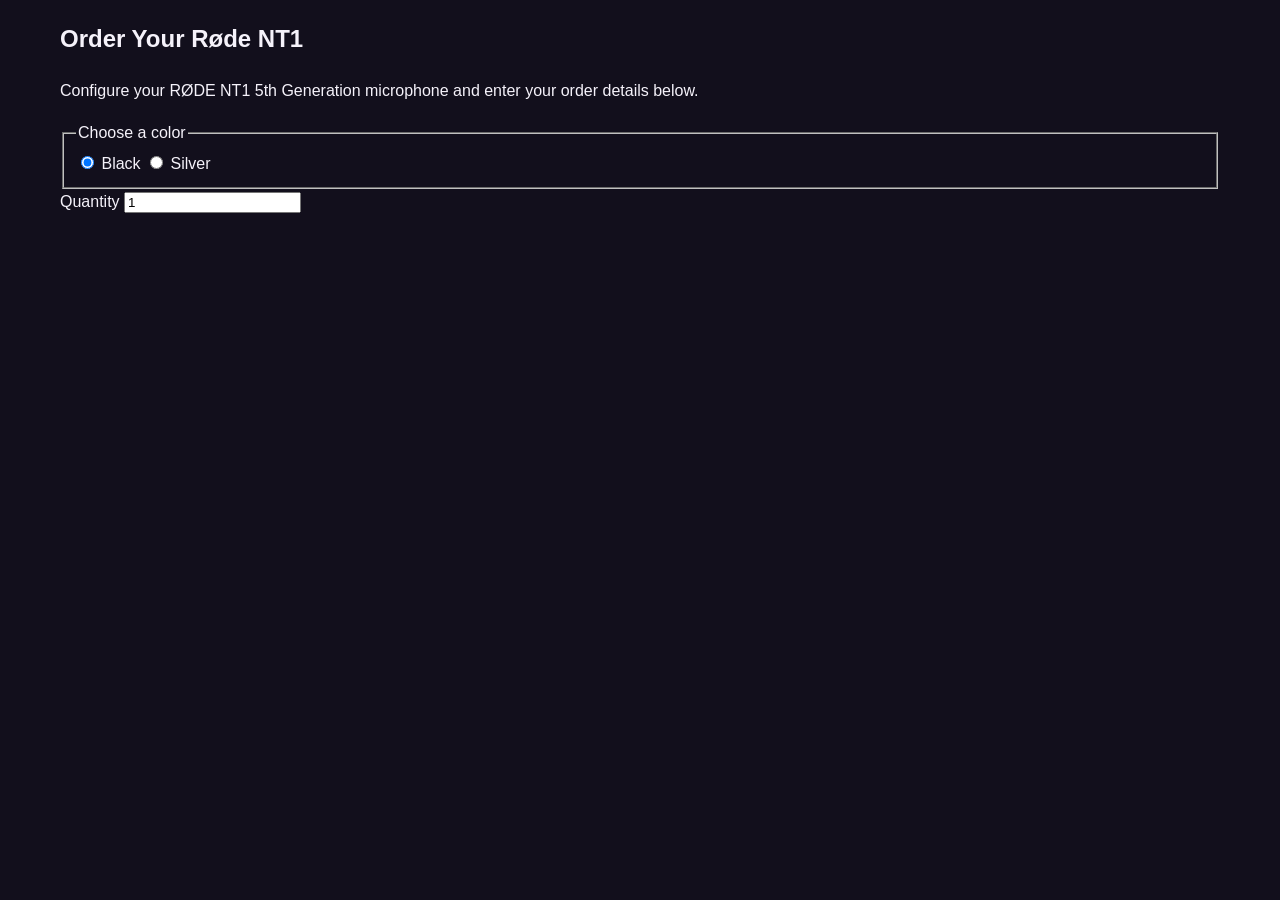
==== order.html @ 72f1a515 "Add product color selection and quantity input to order form" ====
<!DOCTYPE html>
<html lang="en">
<head>
    <meta charset="UTF-8">
    <meta name="viewport" content="width=device-width, initial-scale=1.0">
    <title>Order | RØDE NT1 5th Generation</title>
    <link rel="stylesheet" href="./css/styles.css">
    <link rel="stylesheet" href="./css/order.css">
</head>
<body>
    <!-- Order page -->
    <main>
        <section class="order">
            <div class="container">
                <h1 class="order__title">Order Your Røde NT1</h1>
                <p class="order__description">
                    Configure your RØDE NT1 5th Generation microphone and enter your order details below.
                </p>
                <!-- Order form -->
                <form class="order__form">
                    <!-- Microphone color selection -->
                    <fieldset class="order__colors">
                        <legend>Choose a color</legend>
                        <div class="order__colorOptions">
                            <input type="radio" id="orderColorBlack" name="orderColor" value="black" checked>
                            <label for="orderColorBlack">Black</label>
                            <input type="radio" id="orderColorSilver" name="orderColor" value="silver">
                            <label for="orderColorSilver">Silver</label>
                        </div>
                    </fieldset>
                    <!-- Product quantity -->
                    <div class="order__quantity">
                        <label for="orderQuantity">Quantity</label>
                        <input type="number" id="orderQuantity" name="orderQuantity" min="1" value="1" required>
                    </div>
                </form>
            </div>
        </section>
    </main>
</body>
</html>
---- css/styles.css ----
/* Color variables */
:root {
    --colorBackground: #120f1c;
    --colorSurface: #211a30;
    --colorText: #f5f2fa;
    --colorMuted: #b6adc7;
    --colorAccent: #c4b5fd;
    --colorBorder: #443952;
}

/* Global styles */
* {
    box-sizing: border-box;
}

html {
    scroll-behavior: smooth;
}

body {
    margin: 0;
    font-family: "Inter", "Segoe UI", "Roboto", "Arial", "Helvetica", sans-serif;
    line-height: 1.6;
    background-color: var(--colorBackground);
    color: var(--colorText);
}

img {
    display: block;
    max-width: 100%;
    height: auto;
}

/* Container */
.container {
    max-width: 1200px;
    margin: 0 auto;
    padding: 0 20px;
}

/* Header */
.siteHeader {
    border-bottom: 1px solid var(--colorBorder);
}

.siteHeader__content {
    display: flex;
    justify-content: space-between;
    align-items: center;
    gap: 20px;
    padding-top: 16px;
    padding-bottom: 16px;
}

/* Header logo */
.siteHeader__brand img {
    width: 240px;
    height: auto;
}

/* Header navigation */
.siteHeader__nav {
    display: flex;
    gap: 24px;
}

.siteHeader__nav a {
    color: var(--colorText);
    text-decoration: none;
}

.siteHeader__nav a:hover {
    color: var(--colorAccent);
}

/* Product section */
.product {
    padding: 48px 0;
}

.product__layout {
    display: grid;
    grid-template-columns: 1fr 1fr;
    gap: 48px;
    align-items: start;
}

/* Product gallery */
.product__gallery {
    min-width: 0;
    align-self: center;
}

/* Hide all main images by default */
.product__image {
    display: none;
    width: 100%;
    height: auto;
    border-radius: 8px;
}

/* Display the main image which corresponds to the selected thumbnail */
.product__gallery:has(#blackProductOverview:checked) .product__image--blackProductOverview,
.product__gallery:has(#blackMicrophoneWithAccessories:checked) .product__image--blackMicrophoneWithAccessories,
.product__gallery:has(#blackMicrophoneSideView:checked) .product__image--blackMicrophoneSideView,
.product__gallery:has(#blackMicrophoneAlternateView:checked) .product__image--blackMicrophoneAlternateView,
.product__gallery:has(#blackMicrophoneShockMount:checked) .product__image--blackMicrophoneShockMount,
.product__gallery:has(#blackMicrophonePopFilter:checked) .product__image--blackMicrophonePopFilter,
.product__gallery:has(#blackMicrophoneConnections:checked) .product__image--blackMicrophoneConnections,
.product__gallery:has(#silverProductOverview:checked) .product__image--silverProductOverview,
.product__gallery:has(#silverMicrophoneWithAccessories:checked) .product__image--silverMicrophoneWithAccessories,
.product__gallery:has(#silverMicrophoneSideView:checked) .product__image--silverMicrophoneSideView,
.product__gallery:has(#silverMicrophoneAlternateView:checked) .product__image--silverMicrophoneAlternateView,
.product__gallery:has(#silverMicrophoneShockMount:checked) .product__image--silverMicrophoneShockMount,
.product__gallery:has(#silverMicrophonePopFilter:checked) .product__image--silverMicrophonePopFilter,
.product__gallery:has(#silverMicrophoneConnections:checked) .product__image--silverMicrophoneConnections {
    display: block;
}

/* Hides images that do not match the selected microphone color */
.product__layout:has(#colorBlack:checked) .product__image--silver,
.product__layout:has(#colorSilver:checked) .product__image--black {
    display: none;
}

/* Thumbnail layout */
.product__thumbnails {
    display: grid;
    grid-template-columns: repeat(7, minmax(0, 1fr));
    gap: 8px;
    min-width: 0;
    margin: 12px 0 0;
    padding: 0;
    border: none;
}

/* Hide legends and radio buttons while keeping them accessible */
.product__thumbnails legend,
.product__thumbnails input {
    position: absolute;
    width: 1px;
    height: 1px;
    overflow: hidden;
    opacity: 0;
}

/* Thumbnail appearance */
.product__thumbnails label {
    cursor: pointer;
    border: 2px solid transparent;
    border-radius: 6px;
    overflow: hidden;
}

.product__thumbnails label img {
    width: 100%;
    aspect-ratio: 1;
    object-fit: cover;
}

/* Highlight the selected thumbnail */
.product__thumbnails input:checked + label {
    border-color: var(--colorAccent);
}

/* Highlight thumbnails when navigating with the keyboard */
.product__thumbnails input:focus-visible + label {
    outline: 2px solid var(--colorAccent);
    outline-offset: 2px;
}

/* Hide silver thumbnails by default */
.product__thumbnails--silver {
    display: none;
}

/* Switch thumbnail groups when Silver is selected */
.product__layout:has(#colorSilver:checked) .product__thumbnails--black {
    display: none;
}

.product__layout:has(#colorSilver:checked) .product__thumbnails--silver {
    display: grid;
}

/* Product information */
.product__information {
    min-width: 0;
}

/* Product title */
.product__title {
    margin: 0 0 16px;
    font-size: 36px;
    line-height: 1.2;
}

/* Product description */
.product__description {
    margin: 0 0 24px;
    color: var(--colorMuted);
}

/* Product price */
.product__price {
    margin: 24px 0;
    font-size: 28px;
    font-weight: 700;
}

/* Product color selection */
.product__colors {
    margin: 0 0 24px;
    padding: 0;
    border: none;
}

.product__colors legend {
    margin-bottom: 12px;
    font-weight: 600;
}

/* Color options */
.product__colorOptions {
    display: flex;
    flex-wrap: wrap;
    gap: 12px;
}

/* Hide radio buttons while keeping them functional */
.product__colorOptions input {
    position: absolute;
    opacity: 0;
    width: 1px;
    height: 1px;
}

/* Color option buttons */
.product__colorOptions label {
    display: inline-block;
    padding: 10px 22px;
    border: 1px solid var(--colorBorder);
    border-radius: 6px;
    background-color: var(--colorSurface);
    color: var(--colorText);
    cursor: pointer;
}

/* Highlight the selected color */
.product__colorOptions input:checked + label {
    background-color: var(--colorAccent);
    color: var(--colorBackground);
    border-color: var(--colorAccent);
}

/* Highlight keyboard focus */
.product__colorOptions input:focus-visible + label {
    outline: 2px solid var(--colorAccent);
    outline-offset: 3px;
}

/* Product order button */
.product__orderButton {
    display: inline-block;
    padding: 12px 24px;
    border-radius: 6px;
    background-color: var(--colorAccent);
    color: var(--colorBackground);
    font-weight: 600;
    text-align: center;
    text-decoration: none;
}

/* Order button hover effect */
.product__orderButton:hover {
    background-color: var(--colorText);
}

/* Highlight keyboard focus */
.product__orderButton:focus-visible {
    outline: 2px solid var(--colorAccent);
    outline-offset: 3px;
}

/* Shared layout for product detail sections */
.productOverview,
.keyFeatures,
.technicalSpecifications,
.boxContents,
.availableColors {
    max-width: 800px;
    margin: 0 auto;
    padding: 48px 20px;
}

/* Section dividers */
.keyFeatures,
.technicalSpecifications,
.boxContents,
.availableColors {
    border-bottom: 1px solid var(--colorBorder);
}

/* Section titles */
.productOverview__title,
.keyFeatures h2,
.technicalSpecifications h2,
.boxContents h2,
.availableColors h2 {
    margin: 0 0 20px;
    font-size: 30px;
    line-height: 1.2;
}

/* Section descriptions */
.productOverview__description,
.availableColors p {
    margin: 0 0 16px;
    color: var(--colorMuted);
}

/* Section lists */
.keyFeatures ul,
.boxContents ul,
.availableColors ul {
    margin: 0;
    padding-left: 24px;
}

/* Section list items */
.keyFeatures li,
.boxContents li,
.availableColors li {
    margin-bottom: 16px;
    color: var(--colorMuted);
}

/* Highlight feature names */
.keyFeatures strong {
    color: var(--colorText);
}

/* Remove bottom margin from the last paragraph or list item */
.productOverview__description:last-child,
.keyFeatures li:last-child,
.boxContents li:last-child,
.availableColors li:last-child {
    margin-bottom: 0;
}

/* Technical specifications list */
.technicalSpecifications__list {
    margin: 0;
}

/* Technical specifications rows */
.technicalSpecifications__row {
    display: grid;
    grid-template-columns: 1fr 1fr;
    gap: 24px;
    padding: 12px 0;
    border-bottom: 1px solid var(--colorBorder);
}

/* Technical specifications labels */
.technicalSpecifications__row dt {
    font-weight: 600;
    color: var(--colorText);
}

/* Technical specifications values */
.technicalSpecifications__row dd {
    margin: 0;
    color: var(--colorMuted);
    text-align: right;
}

/* Remove bottom border from the last row */
.technicalSpecifications__row:last-child {
    border-bottom: none;
}

/* Footer */
.siteFooter {
    padding: 40px 0;
}

/* Footer disclaimer */
.siteFooter__disclaimer {
    max-width: 800px;
    margin: 0 auto;
    color: var(--colorMuted);
    font-size: 14px;
    text-align: center;
}

/* When the screen width is 600px or less, the header is centered,
the logo and product title are resized, the product layout changes to a single column,
and the thumbnails are arranged in four columns. */
@media (max-width: 600px) {
    .siteHeader__content {
        flex-wrap: wrap;
        justify-content: center;
    }
    .siteHeader__brand img {
        width: 135px;
    }
    .product__layout {
        grid-template-columns: 1fr;
        gap: 24px;
    }
    .product__thumbnails {
        grid-template-columns: repeat(4, minmax(0, 1fr));
    }
    .product__title {
        font-size: 28px;
    }
}
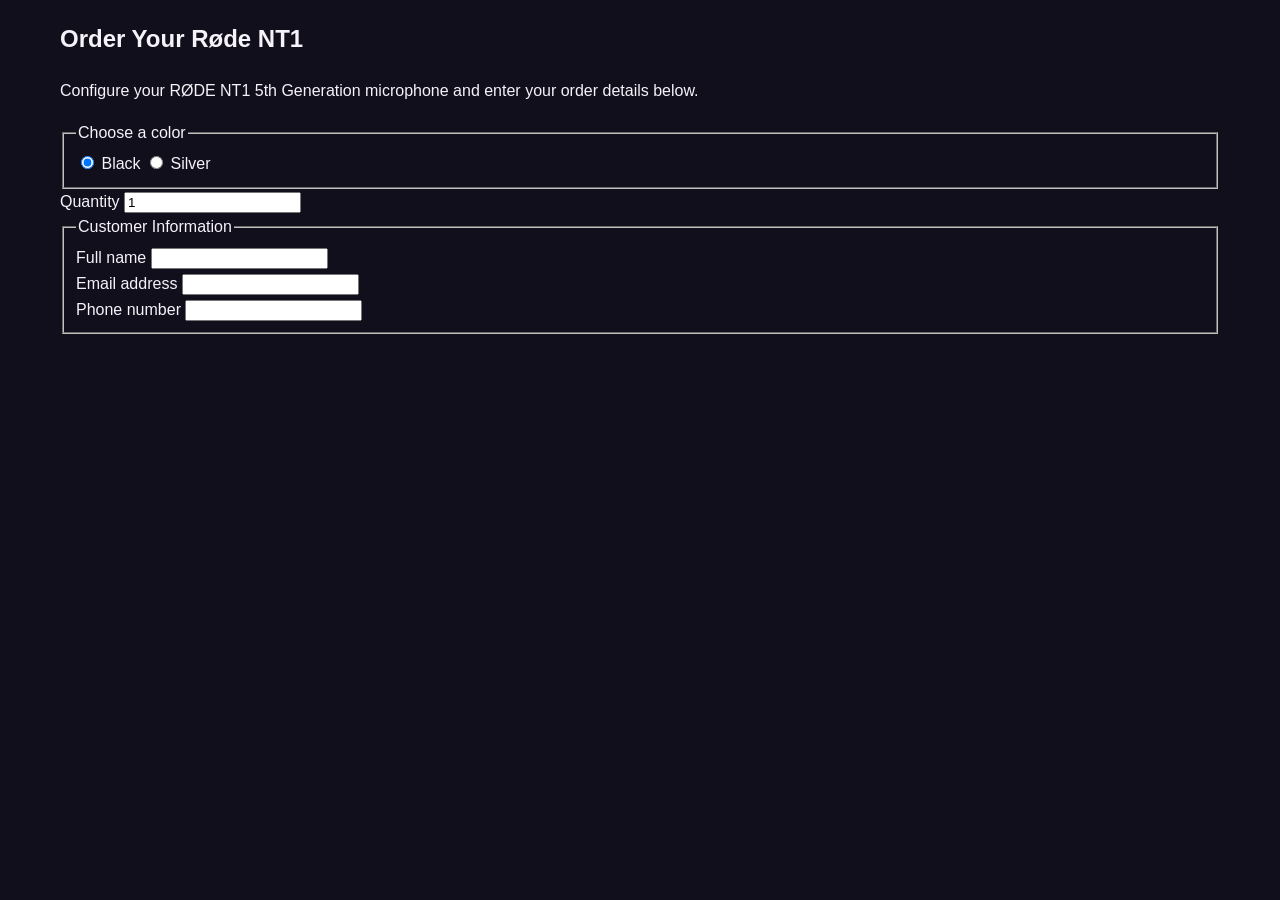
==== commit bfa8b773: "Add customer information fields to order form" ====
--- a/order.html
+++ b/order.html
@@ -33,6 +33,25 @@
                         <label for="orderQuantity">Quantity</label>
                         <input type="number" id="orderQuantity" name="orderQuantity" min="1" value="1" required>
                     </div>
+                    <!-- Customer information -->
+                    <fieldset class="order__customerInformation">
+                        <legend>Customer Information</legend>
+                        <!-- Full name -->
+                        <div class="order__field">
+                            <label for="customerFullName">Full name</label>
+                            <input type="text" id="customerFullName" name="fullName" autocomplete="name" required>
+                        </div>
+                        <!-- Email address -->
+                        <div class="order__field">
+                            <label for="customerEmail">Email address</label>
+                            <input type="email" id="customerEmail" name="email" autocomplete="email" required>
+                        </div>
+                        <!-- Phone number -->
+                        <div class="order__field">
+                            <label for="customerPhone">Phone number</label>
+                            <input type="tel" id="customerPhone" name="phone" autocomplete="tel">
+                        </div>
+                    </fieldset>
                 </form>
             </div>
         </section>
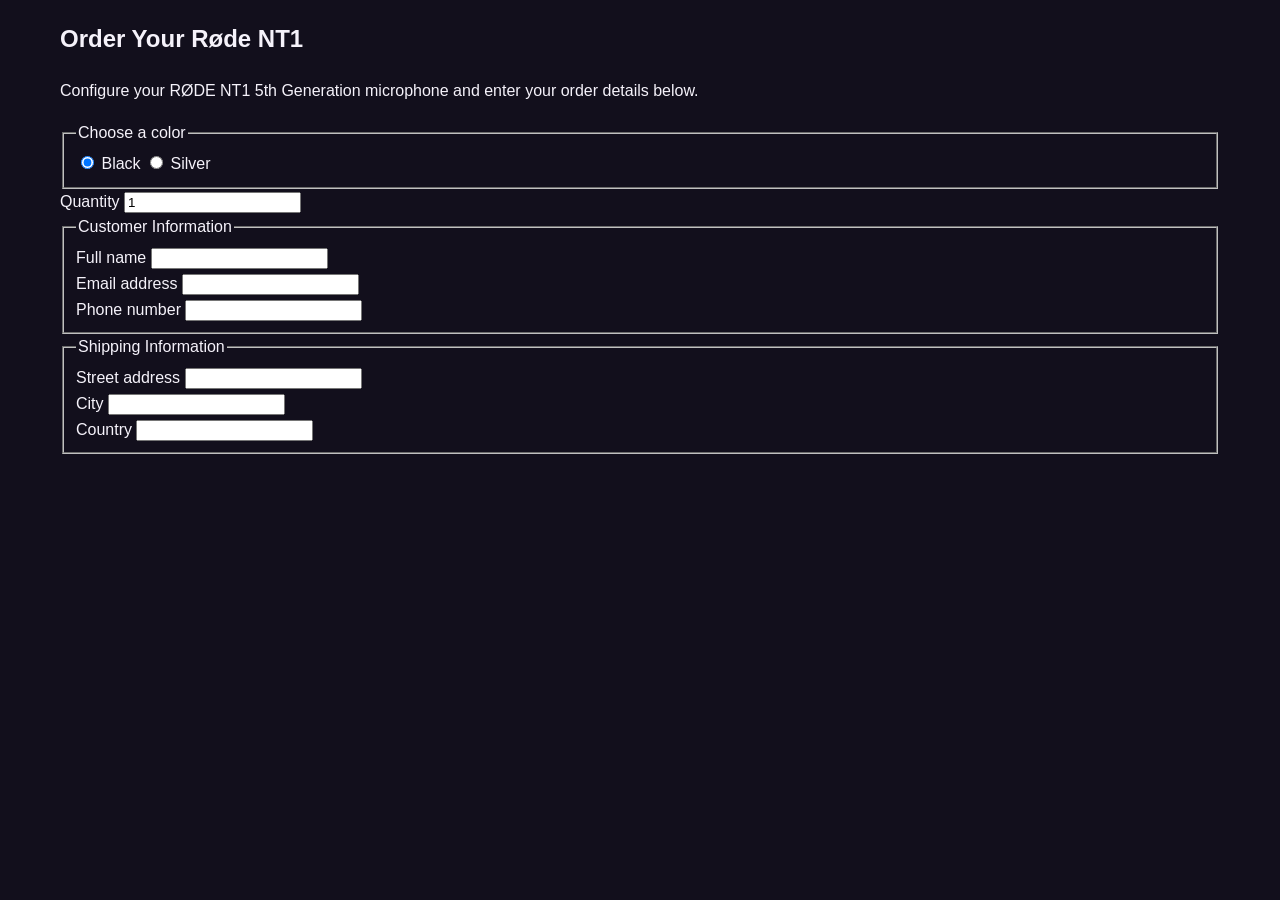
==== commit 15d15e70: "Add shipping information fields to order form" ====
--- a/order.html
+++ b/order.html
@@ -52,6 +52,25 @@
                             <input type="tel" id="customerPhone" name="phone" autocomplete="tel">
                         </div>
                     </fieldset>
+                    <!-- Shipping information -->
+                    <fieldset class="order__shippingInformation">
+                        <legend>Shipping Information</legend>
+                        <!-- Street address -->
+                        <div class="order__field">
+                            <label for="shippingStreetAddress">Street address</label>
+                            <input type="text" id="shippingStreetAddress" name="streetAddress" name="streetAddress" required>
+                        </div>
+                        <!-- City -->
+                        <div class="order__field">
+                            <label for="shippingCity">City</label>
+                            <input type="text" id="shippingCity" name="city" autocomplete="address-level2" required>
+                        </div>
+                        <!-- Country -->
+                        <div class="order__field">
+                            <label for="shippingCountry">Country</label>
+                            <input type="text" id="shippingCountry" name="country" autocomplete="country-name" required>
+                        </div>
+                    </fieldset>
                 </form>
             </div>
         </section>
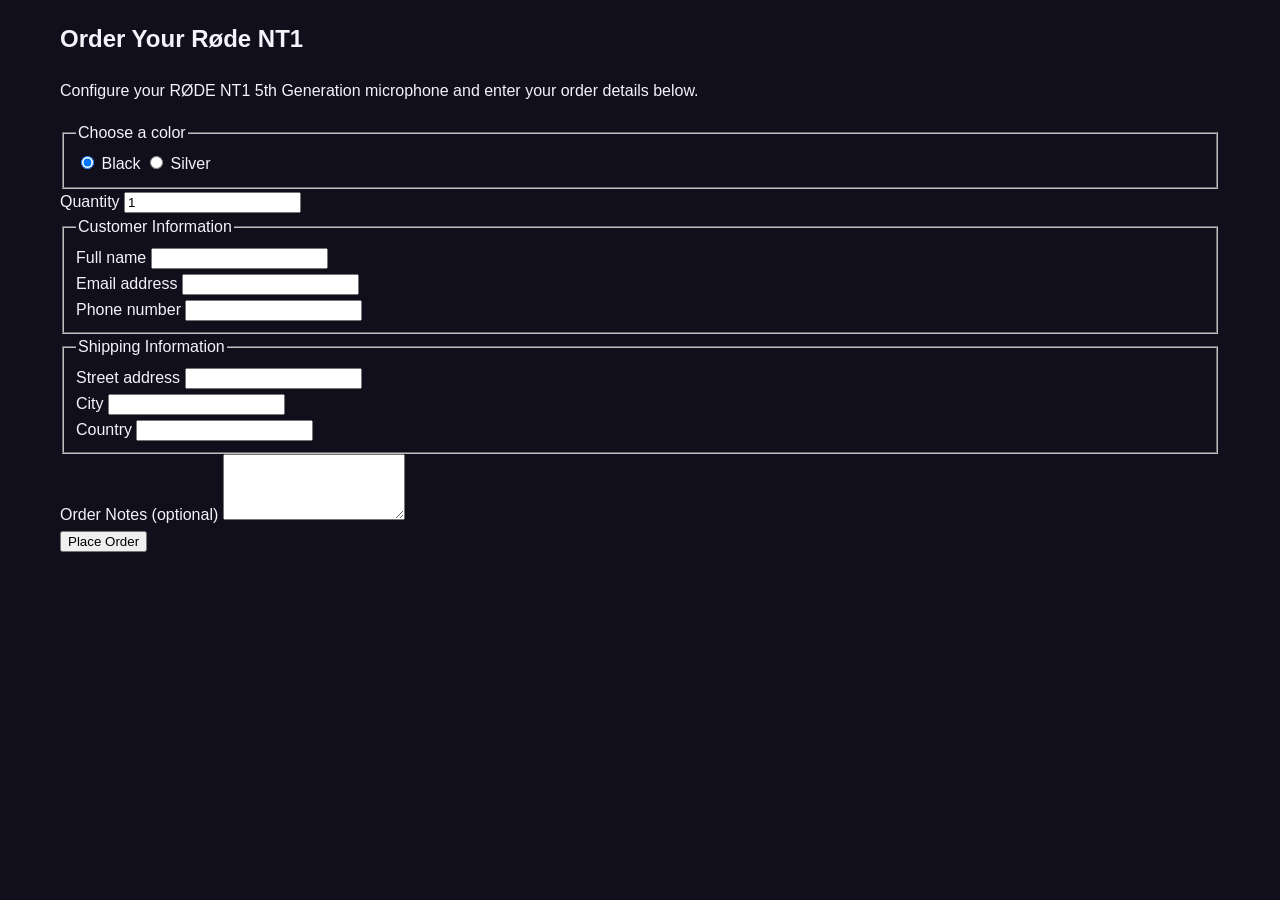
==== commit bba6fb67: "Add order notes and submit button to order form" ====
--- a/order.html
+++ b/order.html
@@ -71,6 +71,15 @@
                             <input type="text" id="shippingCountry" name="country" autocomplete="country-name" required>
                         </div>
                     </fieldset>
+                    <!-- Additional order notes -->
+                    <div class="order__field">
+                        <label for="orderNotes">Order Notes (optional)</label>
+                        <textarea if="orderNotes" name="orderNotes" rows="4"></textarea>
+                    </div>
+                    <!-- Submit order -->
+                    <div class="order__actions">
+                        <button type="submit" class="order__submitButton">Place Order</button>
+                    </div>
                 </form>
             </div>
         </section>
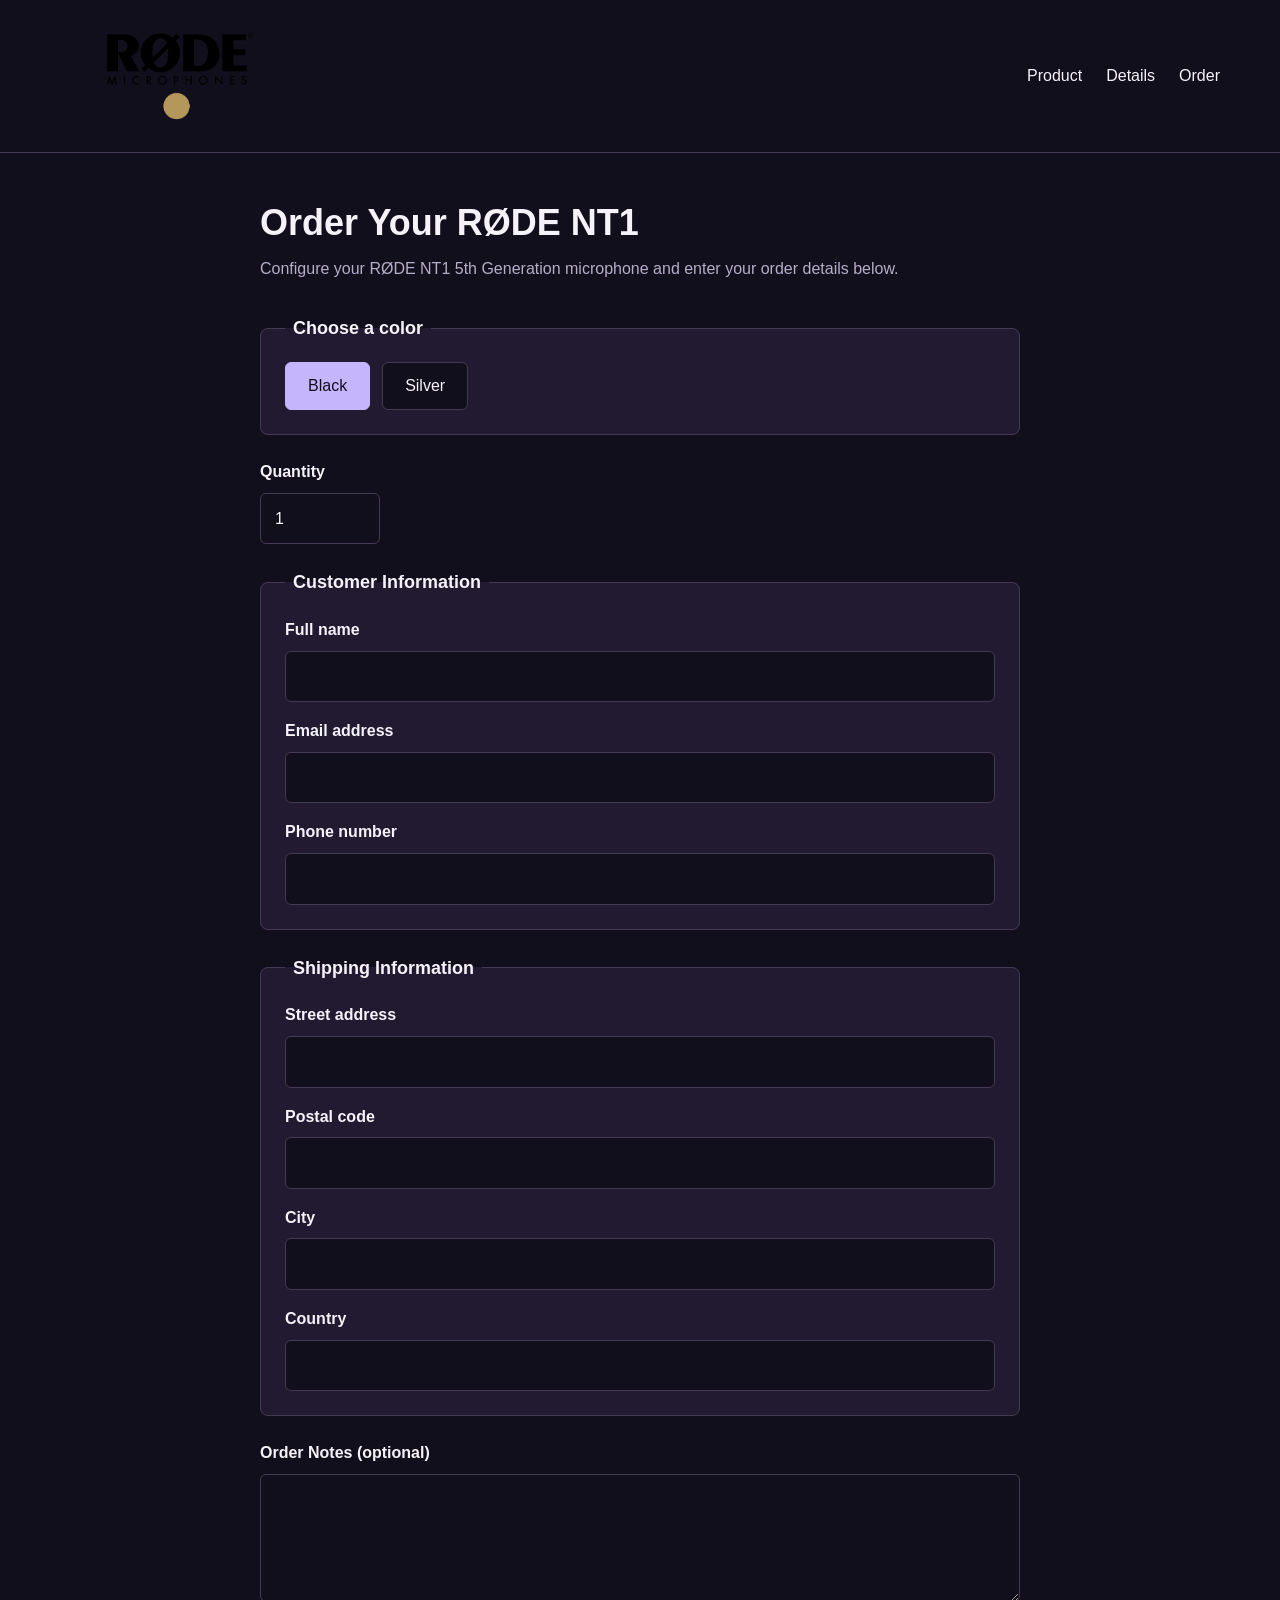
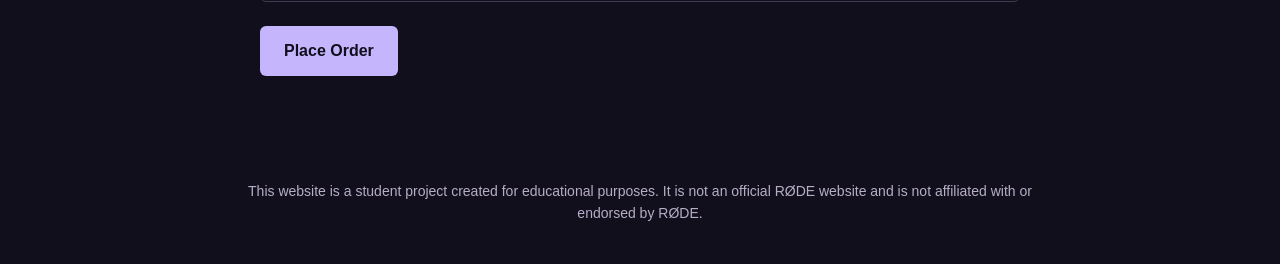
==== commit cf1b6f78: "Fix order form structure, navigation, and HTML mistakes" ====
--- a/order.html
+++ b/order.html
@@ -8,11 +8,26 @@
     <link rel="stylesheet" href="./css/order.css">
 </head>
 <body>
+    <!-- Header -->
+    <header class="siteHeader">
+        <div class="container siteHeader__content">
+            <!-- Logo -->
+             <a class="siteHeader__brand" href="./index.html">
+                <img src="./assets/rode-microphones-logo.webp" alt="Røde Microphones logo">
+             </a>
+            <!-- Navigation -->
+            <nav class="siteHeader__nav" aria-label="Main navigation">
+                <a href="./index.html">Product</a>
+                <a href="./index.html#details">Details</a>
+                <a href="./order.html">Order</a>
+            </nav>
+        </div>
+    </header>
     <!-- Order page -->
     <main>
         <section class="order">
             <div class="container">
-                <h1 class="order__title">Order Your Røde NT1</h1>
+                <h1 class="order__title">Order Your RØDE NT1</h1>
                 <p class="order__description">
                     Configure your RØDE NT1 5th Generation microphone and enter your order details below.
                 </p>
@@ -58,7 +73,12 @@
                         <!-- Street address -->
                         <div class="order__field">
                             <label for="shippingStreetAddress">Street address</label>
-                            <input type="text" id="shippingStreetAddress" name="streetAddress" name="streetAddress" required>
+                            <input type="text" id="shippingStreetAddress" name="streetAddress" required>
+                        </div>
+                        <!-- Postal code -->
+                        <div class="order__field">
+                            <label for="shippingPostalCode">Postal code</label>
+                            <input type="text" id="shippingPostalCode" name="postalCode" autocomplete="postal-code" required>
                         </div>
                         <!-- City -->
                         <div class="order__field">
@@ -74,15 +94,24 @@
                     <!-- Additional order notes -->
                     <div class="order__field">
                         <label for="orderNotes">Order Notes (optional)</label>
-                        <textarea if="orderNotes" name="orderNotes" rows="4"></textarea>
+                        <textarea id="orderNotes" name="orderNotes" rows="4"></textarea>
                     </div>
                     <!-- Submit order -->
                     <div class="order__actions">
-                        <button type="submit" class="order__submitButton">Place Order</button>
+                        <button type="button" class="order__submitButton">Place Order</button>
                     </div>
                 </form>
             </div>
         </section>
     </main>
+    <!-- Footer -->
+    <footer class="siteFooter">
+        <div class="container">
+            <p class="siteFooter__disclaimer">
+                This website is a student project created for educational purposes.
+                It is not an official RØDE website and is not affiliated with or endorsed by RØDE.
+            </p>
+        </div>
+    </footer>
 </body>
 </html>
--- a/css/order.css
+++ b/css/order.css
@@ -0,0 +1,187 @@
+/* Order section */
+.order {
+    padding: 48px 0 64px;
+}
+
+/* Order container */
+.order .container {
+    max-width: 800px;
+}
+
+/* Order title */
+.order__title {
+    margin: 0 0 12px;
+    font-size: 36px;
+    line-height: 1.2;
+}
+
+/* Order description */
+.order__description {
+    margin: 0 0 32px;
+    color: var(--colorMuted);
+}
+
+/* Order form */
+.order__form {
+    display: grid;
+    gap: 24px;
+}
+
+/* Order form fieldsets */
+.order__colors,
+.order__customerInformation,
+.order__shippingInformation {
+    min-width: 0;
+    margin: 0;
+    padding: 20px 24px 24px;
+    border: 1px solid var(--colorBorder);
+    border-radius: 8px;
+    background-color: var(--colorSurface);
+}
+
+/* Order form legends */
+.order__colors legend,
+.order__customerInformation legend,
+.order__shippingInformation legend {
+    padding: 0 8px;
+    font-size: 18px;
+    font-weight: 600;
+    color: var(--colorText);
+}
+
+/* Form field layout */
+.order__field,
+.order__quantity {
+    display: flex;
+    flex-direction: column;
+    gap: 8px;
+}
+
+/* Spacing between form fields */
+.order__customerInformation .order__field:not(:last-child),
+.order__shippingInformation .order__field:not(:last-child) {
+    margin-bottom: 16px;
+}
+
+/* Form field labels */
+.order__field label,
+.order__quantity label {
+    font-weight: 600;
+}
+
+/* Form inputs and textarea */
+.order__field input,
+.order__quantity input,
+.order__field textarea {
+    width: 100%;
+    padding: 12px 14px;
+    border: 1px solid var(--colorBorder);
+    border-radius: 6px;
+    background-color: var(--colorBackground);
+    color: var(--colorText);
+    font: inherit;
+}
+
+/* Quantity input width */
+.order__quantity input {
+    max-width: 120px;
+}
+
+/* Allow vertical resizing of order notes */
+.order__field textarea {
+    resize: vertical;
+}
+
+/* Highlight keyboard focus */
+.order__field input:focus-visible,
+.order__quantity input:focus-visible,
+.order__field textarea:focus-visible {
+    outline: 2px solid var(--colorAccent);
+    outline-offset: 2px;
+}
+
+/* Order color options */
+.order__colorOptions {
+    display: flex;
+    flex-wrap: wrap;
+    gap: 12px;
+}
+
+/* Hide radio buttons while keeping them accessible */
+.order__colorOptions input {
+    position: absolute;
+    opacity: 0;
+    width: 1px;
+    height: 1px;
+}
+
+/* Color option buttons */
+.order__colorOptions label {
+    display: inline-block;
+    padding: 10px 22px;
+    border: 1px solid var(--colorBorder);
+    border-radius: 6px;
+    background-color: var(--colorBackground);
+    color: var(--colorText);
+    cursor: pointer;
+}
+
+/* Highlight the selected color */
+.order__colorOptions input:checked + label {
+    background-color: var(--colorAccent);
+    color: var(--colorBackground);
+    border-color: var(--colorAccent);
+}
+
+/* Highlight keyboard focus */
+.order__colorOptions input:focus-visible + label {
+    outline: 2px solid var(--colorAccent);
+    outline-offset: 3px;
+}
+
+/* Order submit button */
+.order__submitButton {
+    display: inline-block;
+    padding: 12px 24px;
+    border: none;
+    border-radius: 6px;
+    background-color: var(--colorAccent);
+    color: var(--colorBackground);
+    font: inherit;
+    font-weight: 600;
+    text-align: center;
+    cursor: pointer;
+}
+
+/* Submit button hover effect */
+.order__submitButton:hover {
+    background-color: var(--colorText);
+}
+
+/* Highlight keyboard focus */
+.order__submitButton:focus-visible {
+    outline: 2px solid var(--colorAccent);
+    outline-offset: 3px;
+}
+
+/* When the screen width is 600px or less, reduce spacing,
+resize the order title, and make the submit button full width. */
+@media (max-width: 600px) {
+    .order {
+        padding: 32px 0 48px;
+    }
+    .order__title {
+        font-size: 28px;
+    }
+    .order__form {
+        gap: 20px;
+    }
+    .order__colors,
+    .order__customerInformation,
+    .order__shippingInformation {
+        padding: 16px;
+    }
+    .order__submitButton {
+        width: 100%;
+    }
+}
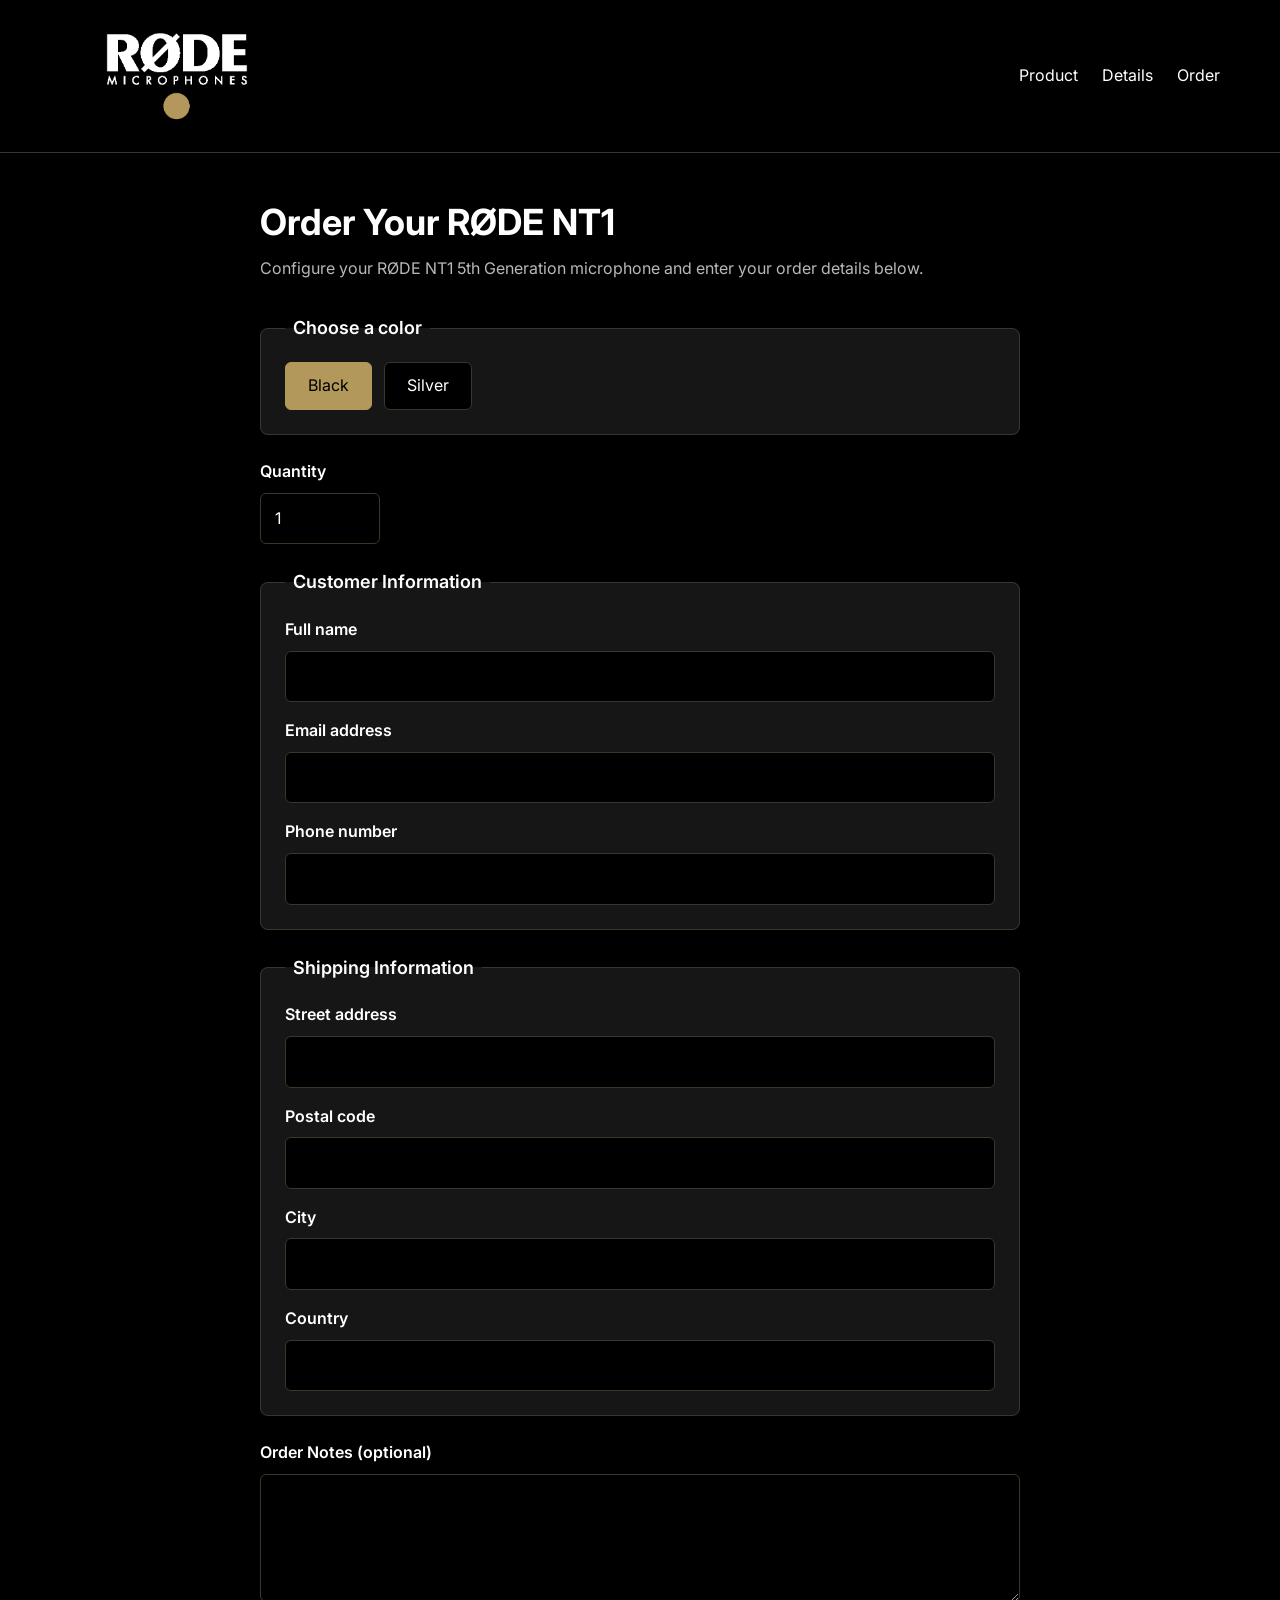
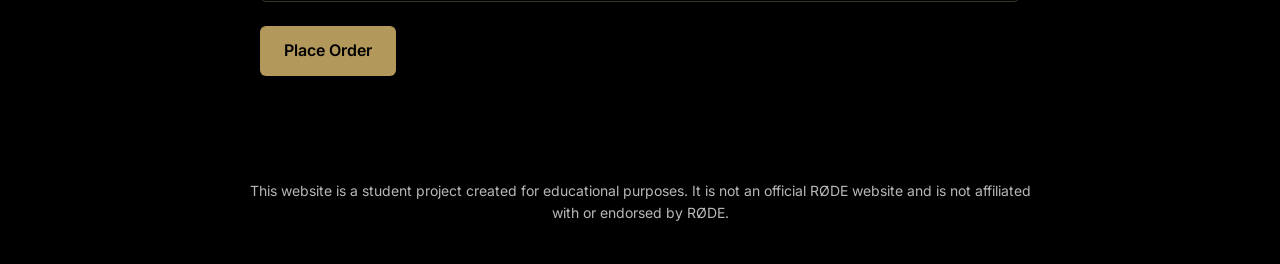
==== commit 8ce1df81: "Add Google Fonts to order page" ====
--- a/order.html
+++ b/order.html
@@ -4,6 +4,10 @@
     <meta charset="UTF-8">
     <meta name="viewport" content="width=device-width, initial-scale=1.0">
     <title>Order | RØDE NT1 5th Generation</title>
+    <!-- Google Fonts-->
+    <link rel="preconnect" href="https://fonts.googleapis.com">
+    <link rel="preconnect" href="https://fonts.gstatic.com" crossorigin>
+    <link href="https://fonts.googleapis.com/css2?family=Inter:wght@400;500;600;700&display=swap" rel="stylesheet">
     <link rel="stylesheet" href="./css/styles.css">
     <link rel="stylesheet" href="./css/order.css">
 </head>
--- a/css/styles.css
+++ b/css/styles.css
@@ -1,11 +1,11 @@
 /* Color variables */
 :root {
-    --colorBackground: #120f1c;
-    --colorSurface: #211a30;
-    --colorText: #f5f2fa;
-    --colorMuted: #b6adc7;
-    --colorAccent: #c4b5fd;
-    --colorBorder: #443952;
+    --colorBackground: #000000;
+    --colorSurface: #161616;
+    --colorText: #FFFFFF;
+    --colorMuted: #B8B8B8;
+    --colorAccent: #B2985B;
+    --colorBorder: #3c3529;
 }
 
 /* Global styles */
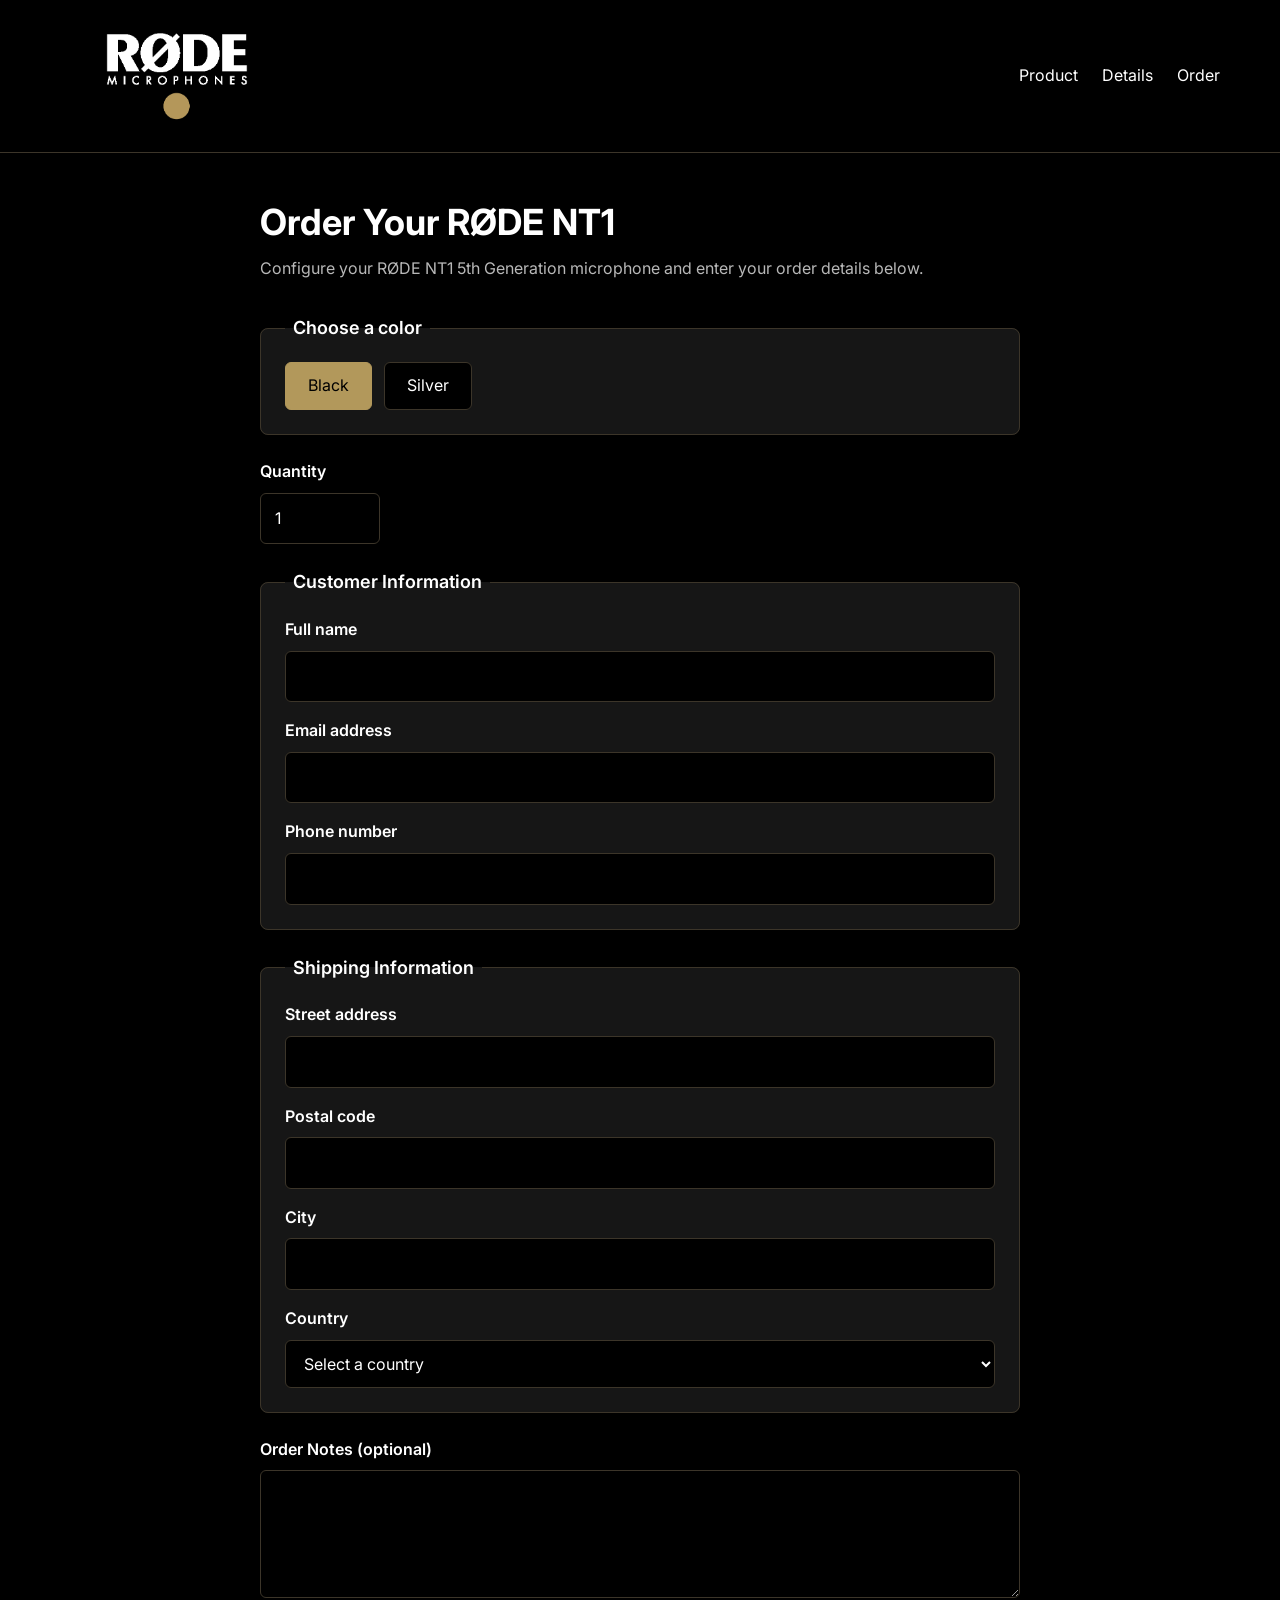
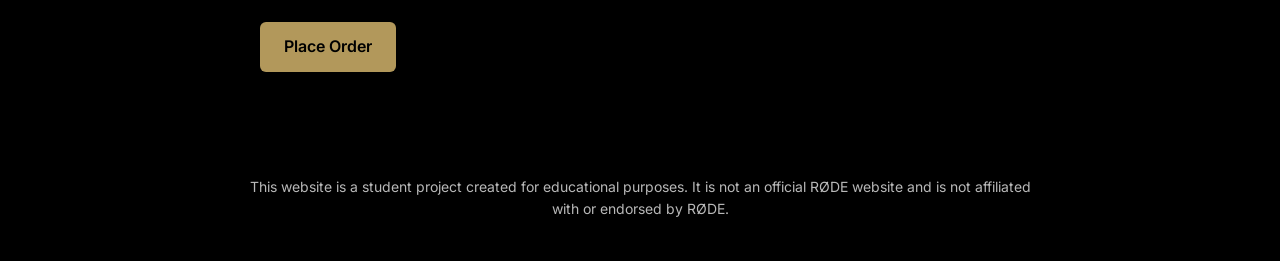
==== commit 7cd06ee9: "Improve order form fields and submit button" ====
--- a/order.html
+++ b/order.html
@@ -4,22 +4,24 @@
     <meta charset="UTF-8">
     <meta name="viewport" content="width=device-width, initial-scale=1.0">
     <title>Order | RØDE NT1 5th Generation</title>
-    <!-- Google Fonts-->
+    <!-- Google Fonts. -->
     <link rel="preconnect" href="https://fonts.googleapis.com">
     <link rel="preconnect" href="https://fonts.gstatic.com" crossorigin>
     <link href="https://fonts.googleapis.com/css2?family=Inter:wght@400;500;600;700&display=swap" rel="stylesheet">
+    <link rel="stylesheet" href="./css/reset.css">
+    <link rel="stylesheet" href="./css/variables.css">
     <link rel="stylesheet" href="./css/styles.css">
     <link rel="stylesheet" href="./css/order.css">
 </head>
 <body>
-    <!-- Header -->
+    <!-- Header. -->
     <header class="siteHeader">
         <div class="container siteHeader__content">
-            <!-- Logo -->
+            <!-- Logo. -->
              <a class="siteHeader__brand" href="./index.html">
                 <img src="./assets/rode-microphones-logo.webp" alt="Røde Microphones logo">
              </a>
-            <!-- Navigation -->
+            <!-- Navigation. -->
             <nav class="siteHeader__nav" aria-label="Main navigation">
                 <a href="./index.html">Product</a>
                 <a href="./index.html#details">Details</a>
@@ -27,7 +29,7 @@
             </nav>
         </div>
     </header>
-    <!-- Order page -->
+    <!-- Order page. -->
     <main>
         <section class="order">
             <div class="container">
@@ -35,9 +37,9 @@
                 <p class="order__description">
                     Configure your RØDE NT1 5th Generation microphone and enter your order details below.
                 </p>
-                <!-- Order form -->
+                <!-- Order form. -->
                 <form class="order__form">
-                    <!-- Microphone color selection -->
+                    <!-- Microphone color selection. -->
                     <fieldset class="order__colors">
                         <legend>Choose a color</legend>
                         <div class="order__colorOptions">
@@ -47,68 +49,79 @@
                             <label for="orderColorSilver">Silver</label>
                         </div>
                     </fieldset>
-                    <!-- Product quantity -->
+                    <!-- Product quantity. -->
                     <div class="order__quantity">
                         <label for="orderQuantity">Quantity</label>
                         <input type="number" id="orderQuantity" name="orderQuantity" min="1" value="1" required>
                     </div>
-                    <!-- Customer information -->
+                    <!-- Customer information. -->
                     <fieldset class="order__customerInformation">
                         <legend>Customer Information</legend>
-                        <!-- Full name -->
+                        <!-- Full name. -->
                         <div class="order__field">
                             <label for="customerFullName">Full name</label>
                             <input type="text" id="customerFullName" name="fullName" autocomplete="name" required>
                         </div>
-                        <!-- Email address -->
+                        <!-- Email address. -->
                         <div class="order__field">
                             <label for="customerEmail">Email address</label>
                             <input type="email" id="customerEmail" name="email" autocomplete="email" required>
                         </div>
-                        <!-- Phone number -->
+                        <!-- Phone number. -->
                         <div class="order__field">
                             <label for="customerPhone">Phone number</label>
                             <input type="tel" id="customerPhone" name="phone" autocomplete="tel">
                         </div>
                     </fieldset>
-                    <!-- Shipping information -->
+                    <!-- Shipping information. -->
                     <fieldset class="order__shippingInformation">
                         <legend>Shipping Information</legend>
-                        <!-- Street address -->
+                        <!-- Street address. -->
                         <div class="order__field">
                             <label for="shippingStreetAddress">Street address</label>
                             <input type="text" id="shippingStreetAddress" name="streetAddress" required>
                         </div>
-                        <!-- Postal code -->
+                        <!-- Postal code. -->
                         <div class="order__field">
                             <label for="shippingPostalCode">Postal code</label>
                             <input type="text" id="shippingPostalCode" name="postalCode" autocomplete="postal-code" required>
                         </div>
-                        <!-- City -->
+                        <!-- City. -->
                         <div class="order__field">
                             <label for="shippingCity">City</label>
                             <input type="text" id="shippingCity" name="city" autocomplete="address-level2" required>
                         </div>
-                        <!-- Country -->
+                        <!-- Country. -->
                         <div class="order__field">
                             <label for="shippingCountry">Country</label>
-                            <input type="text" id="shippingCountry" name="country" autocomplete="country-name" required>
+                            <select id="shippingCountry" name="country" autocomplete="country-name" required>
+                                <option value="" selected disabled>Select a country</option>
+                                <option value="Australia">Australia</option>
+                                <option value="Canada">Canada</option>
+                                <option value="Denmark">Denmark</option>
+                                <option value="Finland">Finland</option>
+                                <option value="Germany">Germany</option>
+                                <option value="Norway">Norway</option>
+                                <option value="Sweden">Sweden</option>
+                                <option value="United Kingdom">United Kingdom</option>
+                                <option value="United States">United States</option>
+                            </select>
                         </div>
                     </fieldset>
-                    <!-- Additional order notes -->
+                    <!-- Additional order notes. -->
                     <div class="order__field">
                         <label for="orderNotes">Order Notes (optional)</label>
                         <textarea id="orderNotes" name="orderNotes" rows="4"></textarea>
                     </div>
-                    <!-- Submit order -->
+                    <!-- Submit order. -->
                     <div class="order__actions">
-                        <button type="button" class="order__submitButton">Place Order</button>
+                        <button type="submit" class="order__submitButton">Place Order</button>
                     </div>
                 </form>
             </div>
         </section>
     </main>
-    <!-- Footer -->
+    <!-- Footer. -->
     <footer class="siteFooter">
         <div class="container">
             <p class="siteFooter__disclaimer">
--- a/css/variables.css
+++ b/css/variables.css
@@ -0,0 +1,9 @@
+/* Color variables. */
+:root {
+    --colorBackground: #000000;
+    --colorSurface: #161616;
+    --colorText: #FFFFFF;
+    --colorMuted: #B8B8B8;
+    --colorAccent: #B2985B;
+    --colorBorder: #3c3529;
+}
--- a/css/styles.css
+++ b/css/styles.css
@@ -1,44 +1,23 @@
-/* Color variables */
-:root {
-    --colorBackground: #000000;
-    --colorSurface: #161616;
-    --colorText: #FFFFFF;
-    --colorMuted: #B8B8B8;
-    --colorAccent: #B2985B;
-    --colorBorder: #3c3529;
-}
-
-/* Global styles */
-* {
-    box-sizing: border-box;
-}
-
 html {
     scroll-behavior: smooth;
 }
 
+/* Body */
 body {
-    margin: 0;
     font-family: "Inter", "Segoe UI", "Roboto", "Arial", "Helvetica", sans-serif;
     line-height: 1.6;
     background-color: var(--colorBackground);
     color: var(--colorText);
 }
 
-img {
-    display: block;
-    max-width: 100%;
-    height: auto;
-}
-
-/* Container */
+/* Container. */
 .container {
     max-width: 1200px;
     margin: 0 auto;
     padding: 0 20px;
 }
 
-/* Header */
+/* Header. */
 .siteHeader {
     border-bottom: 1px solid var(--colorBorder);
 }
@@ -52,13 +31,13 @@
     padding-bottom: 16px;
 }
 
-/* Header logo */
+/* Header logo. */
 .siteHeader__brand img {
     width: 240px;
     height: auto;
 }
 
-/* Header navigation */
+/* Header navigation. */
 .siteHeader__nav {
     display: flex;
     gap: 24px;
@@ -73,7 +52,7 @@
     color: var(--colorAccent);
 }
 
-/* Product section */
+/* Product section. */
 .product {
     padding: 48px 0;
 }
@@ -85,13 +64,13 @@
     align-items: start;
 }
 
-/* Product gallery */
+/* Product gallery. */
 .product__gallery {
     min-width: 0;
     align-self: center;
 }
 
-/* Hide all main images by default */
+/* Hide all main images by default. */
 .product__image {
     display: none;
     width: 100%;
@@ -99,7 +78,7 @@
     border-radius: 8px;
 }
 
-/* Display the main image which corresponds to the selected thumbnail */
+/* Display the main image which corresponds to the selected thumbnail. */
 .product__gallery:has(#blackProductOverview:checked) .product__image--blackProductOverview,
 .product__gallery:has(#blackMicrophoneWithAccessories:checked) .product__image--blackMicrophoneWithAccessories,
 .product__gallery:has(#blackMicrophoneSideView:checked) .product__image--blackMicrophoneSideView,
@@ -117,13 +96,13 @@
     display: block;
 }
 
-/* Hides images that do not match the selected microphone color */
+/* Hides images that do not match the selected microphone color. */
 .product__layout:has(#colorBlack:checked) .product__image--silver,
 .product__layout:has(#colorSilver:checked) .product__image--black {
     display: none;
 }
 
-/* Thumbnail layout */
+/* Thumbnail layout. */
 .product__thumbnails {
     display: grid;
     grid-template-columns: repeat(7, minmax(0, 1fr));
@@ -134,7 +113,7 @@
     border: none;
 }
 
-/* Hide legends and radio buttons while keeping them accessible */
+/* Hide legends and radio buttons while keeping them accessible. */
 .product__thumbnails legend,
 .product__thumbnails input {
     position: absolute;
@@ -144,7 +123,7 @@
     opacity: 0;
 }
 
-/* Thumbnail appearance */
+/* Thumbnail appearance. */
 .product__thumbnails label {
     cursor: pointer;
     border: 2px solid transparent;
@@ -158,23 +137,23 @@
     object-fit: cover;
 }
 
-/* Highlight the selected thumbnail */
+/* Highlight the selected thumbnail. */
 .product__thumbnails input:checked + label {
     border-color: var(--colorAccent);
 }
 
-/* Highlight thumbnails when navigating with the keyboard */
+/* Highlight thumbnails when navigating with the keyboard. */
 .product__thumbnails input:focus-visible + label {
     outline: 2px solid var(--colorAccent);
     outline-offset: 2px;
 }
 
-/* Hide silver thumbnails by default */
+/* Hide silver thumbnails by default. */
 .product__thumbnails--silver {
     display: none;
 }
 
-/* Switch thumbnail groups when Silver is selected */
+/* Switch thumbnail groups when Silver is selected. */
 .product__layout:has(#colorSilver:checked) .product__thumbnails--black {
     display: none;
 }
@@ -183,32 +162,32 @@
     display: grid;
 }
 
-/* Product information */
+/* Product information. */
 .product__information {
     min-width: 0;
 }
 
-/* Product title */
+/* Product title. */
 .product__title {
     margin: 0 0 16px;
-    font-size: 36px;
+    font-size: 2.25rem;
     line-height: 1.2;
 }
 
-/* Product description */
+/* Product description. */
 .product__description {
     margin: 0 0 24px;
     color: var(--colorMuted);
 }
 
-/* Product price */
+/* Product price. */
 .product__price {
     margin: 24px 0;
-    font-size: 28px;
+    font-size: 1.75rem;
     font-weight: 700;
 }
 
-/* Product color selection */
+/* Product color selection. */
 .product__colors {
     margin: 0 0 24px;
     padding: 0;
@@ -220,14 +199,14 @@
     font-weight: 600;
 }
 
-/* Color options */
+/* Color options. */
 .product__colorOptions {
     display: flex;
     flex-wrap: wrap;
     gap: 12px;
 }
 
-/* Hide radio buttons while keeping them functional */
+/* Hide radio buttons while keeping them functional. */
 .product__colorOptions input {
     position: absolute;
     opacity: 0;
@@ -235,7 +214,7 @@
     height: 1px;
 }
 
-/* Color option buttons */
+/* Color option buttons. */
 .product__colorOptions label {
     display: inline-block;
     padding: 10px 22px;
@@ -246,20 +225,20 @@
     cursor: pointer;
 }
 
-/* Highlight the selected color */
+/* Highlight the selected color. */
 .product__colorOptions input:checked + label {
     background-color: var(--colorAccent);
     color: var(--colorBackground);
     border-color: var(--colorAccent);
 }
 
-/* Highlight keyboard focus */
+/* Highlight keyboard focus. */
 .product__colorOptions input:focus-visible + label {
     outline: 2px solid var(--colorAccent);
     outline-offset: 3px;
 }
 
-/* Product order button */
+/* Product order button. */
 .product__orderButton {
     display: inline-block;
     padding: 12px 24px;
@@ -271,18 +250,18 @@
     text-decoration: none;
 }
 
-/* Order button hover effect */
+/* Order button hover effect. */
 .product__orderButton:hover {
     background-color: var(--colorText);
 }
 
-/* Highlight keyboard focus */
+/* Highlight keyboard focus. */
 .product__orderButton:focus-visible {
     outline: 2px solid var(--colorAccent);
     outline-offset: 3px;
 }
 
-/* Shared layout for product detail sections */
+/* Shared layout for product detail sections. */
 .productOverview,
 .keyFeatures,
 .technicalSpecifications,
@@ -293,7 +272,7 @@
     padding: 48px 20px;
 }
 
-/* Section dividers */
+/* Section dividers. */
 .keyFeatures,
 .technicalSpecifications,
 .boxContents,
@@ -301,25 +280,25 @@
     border-bottom: 1px solid var(--colorBorder);
 }
 
-/* Section titles */
+/* Section titles. */
 .productOverview__title,
 .keyFeatures h2,
 .technicalSpecifications h2,
 .boxContents h2,
 .availableColors h2 {
     margin: 0 0 20px;
-    font-size: 30px;
+    font-size: 1.875rem;
     line-height: 1.2;
 }
 
-/* Section descriptions */
+/* Section descriptions. */
 .productOverview__description,
 .availableColors p {
     margin: 0 0 16px;
     color: var(--colorMuted);
 }
 
-/* Section lists */
+/* Section lists. */
 .keyFeatures ul,
 .boxContents ul,
 .availableColors ul {
@@ -327,7 +306,7 @@
     padding-left: 24px;
 }
 
-/* Section list items */
+/* Section list items. */
 .keyFeatures li,
 .boxContents li,
 .availableColors li {
@@ -335,12 +314,12 @@
     color: var(--colorMuted);
 }
 
-/* Highlight feature names */
+/* Highlight feature names. */
 .keyFeatures strong {
     color: var(--colorText);
 }
 
-/* Remove bottom margin from the last paragraph or list item */
+/* Remove bottom margin from the last paragraph or list item. */
 .productOverview__description:last-child,
 .keyFeatures li:last-child,
 .boxContents li:last-child,
@@ -348,12 +327,12 @@
     margin-bottom: 0;
 }
 
-/* Technical specifications list */
+/* Technical specifications list. */
 .technicalSpecifications__list {
     margin: 0;
 }
 
-/* Technical specifications rows */
+/* Technical specifications rows. */
 .technicalSpecifications__row {
     display: grid;
     grid-template-columns: 1fr 1fr;
@@ -362,35 +341,35 @@
     border-bottom: 1px solid var(--colorBorder);
 }
 
-/* Technical specifications labels */
+/* Technical specifications labels. */
 .technicalSpecifications__row dt {
     font-weight: 600;
     color: var(--colorText);
 }
 
-/* Technical specifications values */
+/* Technical specifications values. */
 .technicalSpecifications__row dd {
     margin: 0;
     color: var(--colorMuted);
     text-align: right;
 }
 
-/* Remove bottom border from the last row */
+/* Remove bottom border from the last row. */
 .technicalSpecifications__row:last-child {
     border-bottom: none;
 }
 
-/* Footer */
+/* Footer. */
 .siteFooter {
     padding: 40px 0;
 }
 
-/* Footer disclaimer */
+/* Footer disclaimer. */
 .siteFooter__disclaimer {
     max-width: 800px;
     margin: 0 auto;
     color: var(--colorMuted);
-    font-size: 14px;
+    font-size: 0.875rem;
     text-align: center;
 }
 
@@ -413,6 +392,6 @@
         grid-template-columns: repeat(4, minmax(0, 1fr));
     }
     .product__title {
-        font-size: 28px;
+        font-size: 1.75rem;
     }
 }
--- a/css/order.css
+++ b/css/order.css
@@ -1,33 +1,33 @@
-/* Order section */
+/* Order section. */
 .order {
     padding: 48px 0 64px;
 }
 
-/* Order container */
+/* Order container. */
 .order .container {
     max-width: 800px;
 }
 
-/* Order title */
+/* Order title. */
 .order__title {
     margin: 0 0 12px;
-    font-size: 36px;
+    font-size: 2.25rem;
     line-height: 1.2;
 }
 
-/* Order description */
+/* Order description. */
 .order__description {
     margin: 0 0 32px;
     color: var(--colorMuted);
 }
 
-/* Order form */
+/* Order form. */
 .order__form {
     display: grid;
     gap: 24px;
 }
 
-/* Order form fieldsets */
+/* Order form fieldsets. */
 .order__colors,
 .order__customerInformation,
 .order__shippingInformation {
@@ -39,17 +39,17 @@
     background-color: var(--colorSurface);
 }
 
-/* Order form legends */
+/* Order form legends. */
 .order__colors legend,
 .order__customerInformation legend,
 .order__shippingInformation legend {
     padding: 0 8px;
-    font-size: 18px;
+    font-size: 1.125rem;
     font-weight: 600;
     color: var(--colorText);
 }
 
-/* Form field layout */
+/* Form field layout. */
 .order__field,
 .order__quantity {
     display: flex;
@@ -57,21 +57,22 @@
     gap: 8px;
 }
 
-/* Spacing between form fields */
+/* Spacing between form fields. */
 .order__customerInformation .order__field:not(:last-child),
 .order__shippingInformation .order__field:not(:last-child) {
     margin-bottom: 16px;
 }
 
-/* Form field labels */
+/* Form field labels. */
 .order__field label,
 .order__quantity label {
     font-weight: 600;
 }
 
-/* Form inputs and textarea */
+/* Form inputs, select and textarea. */
 .order__field input,
 .order__quantity input,
+.order__field select,
 .order__field textarea {
     width: 100%;
     padding: 12px 14px;
@@ -82,32 +83,33 @@
     font: inherit;
 }
 
-/* Quantity input width */
+/* Quantity input width. */
 .order__quantity input {
     max-width: 120px;
 }
 
-/* Allow vertical resizing of order notes */
+/* Allow vertical resizing of order notes. */
 .order__field textarea {
     resize: vertical;
 }
 
-/* Highlight keyboard focus */
+/* Highlight keyboard focus. */
 .order__field input:focus-visible,
 .order__quantity input:focus-visible,
+.order__field select:focus-visible,
 .order__field textarea:focus-visible {
     outline: 2px solid var(--colorAccent);
     outline-offset: 2px;
 }
 
-/* Order color options */
+/* Order color options. */
 .order__colorOptions {
     display: flex;
     flex-wrap: wrap;
     gap: 12px;
 }
 
-/* Hide radio buttons while keeping them accessible */
+/* Hide radio buttons while keeping them accessible. */
 .order__colorOptions input {
     position: absolute;
     opacity: 0;
@@ -115,7 +117,7 @@
     height: 1px;
 }
 
-/* Color option buttons */
+/* Color option buttons. */
 .order__colorOptions label {
     display: inline-block;
     padding: 10px 22px;
@@ -126,20 +128,20 @@
     cursor: pointer;
 }
 
-/* Highlight the selected color */
+/* Highlight the selected color. */
 .order__colorOptions input:checked + label {
     background-color: var(--colorAccent);
     color: var(--colorBackground);
     border-color: var(--colorAccent);
 }
 
-/* Highlight keyboard focus */
+/* Highlight keyboard focus. */
 .order__colorOptions input:focus-visible + label {
     outline: 2px solid var(--colorAccent);
     outline-offset: 3px;
 }
 
-/* Order submit button */
+/* Order submit button. */
 .order__submitButton {
     display: inline-block;
     padding: 12px 24px;
@@ -153,12 +155,12 @@
     cursor: pointer;
 }
 
-/* Submit button hover effect */
+/* Submit button hover effect. */
 .order__submitButton:hover {
     background-color: var(--colorText);
 }
 
-/* Highlight keyboard focus */
+/* Highlight keyboard focus. */
 .order__submitButton:focus-visible {
     outline: 2px solid var(--colorAccent);
     outline-offset: 3px;
@@ -171,7 +173,7 @@
         padding: 32px 0 48px;
     }
     .order__title {
-        font-size: 28px;
+        font-size: 1.75rem;
     }
     .order__form {
         gap: 20px;
